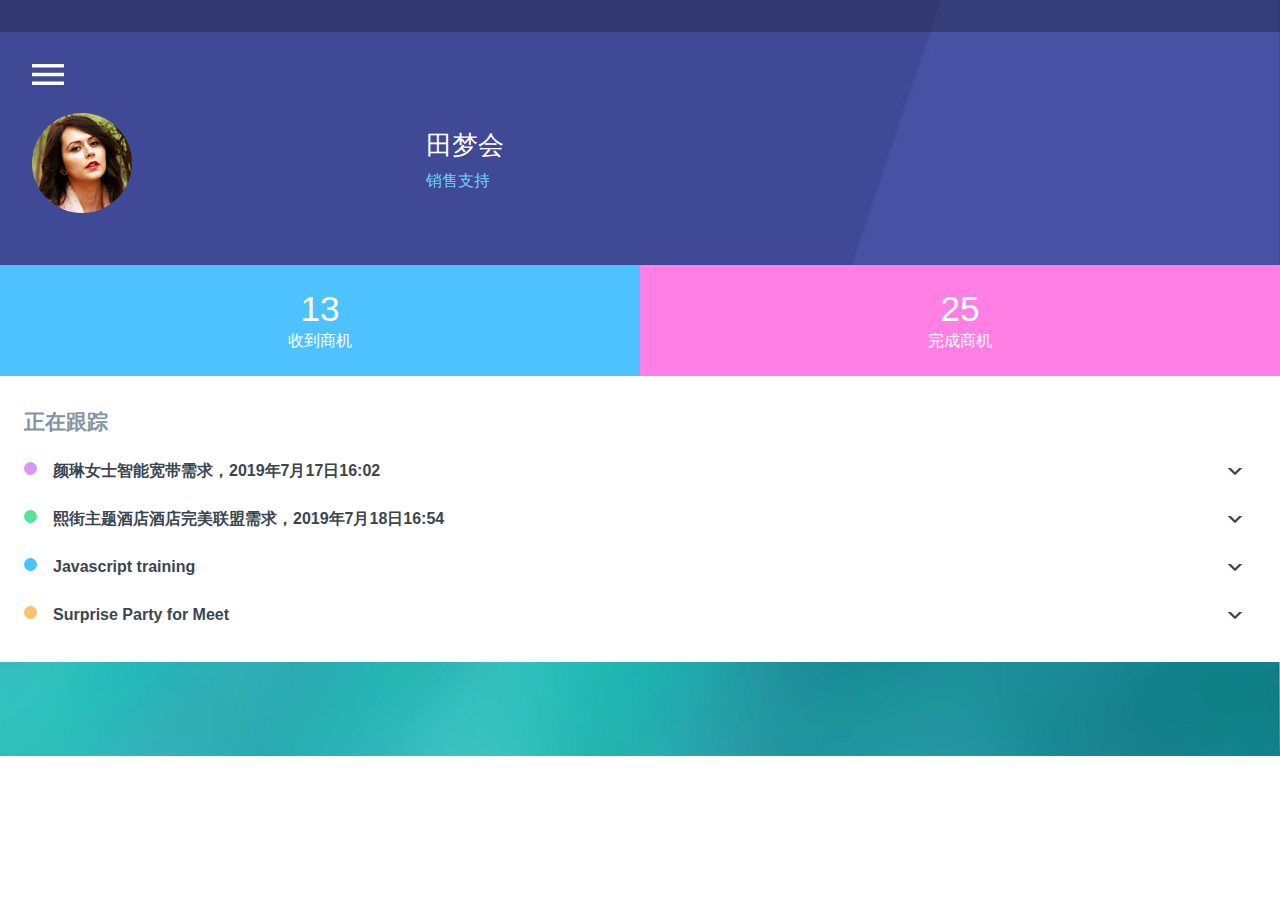
==== web/ywhy/index.html @ 8cc46b8c "First push" ====
<!DOCTYPE html>
<html>
<head>
<title>我的工单</title>
<!--Custom Theme files-->
<meta name="viewport" content="width=device-width, initial-scale=1">
<meta http-equiv="Content-Type" content="text/html; charset=utf-8" />
<meta name="keywords" content="" />
<script type="application/x-javascript"> addEventListener("load", function() { setTimeout(hideURLbar, 0); }, false); function hideURLbar(){ window.scrollTo(0,1); } </script>
<!--Custom Theme files-->
<link href="css/style.css" rel="stylesheet" type="text/css" media="all" />
<link type="text/css" rel="stylesheet" href="css/jquery.mmenu.all.css?v=5.4.4" />
<!--//Custom Theme files-->
<!--<link href='http://fonts.useso.com/css?family=Jura:400,300,500,600' rel='stylesheet' type='text/css'>-->
<link rel="stylesheet" href="src/jquery.remodal.css">
<!--//web-fonts--><div class="remodal-bg">
<!--结果选择-->
    <div class="remodal" data-remodal-id="modal">
        <h1 style="color:#1C2637 ">营销结果反馈</h1>
        <p>
            感谢营销支撑的辛苦付出，无论营销是否成功都感谢您的付出！
        </p>
        <p>
            请在下方选择您的营销结果
        </p>
        <br>
        <a class="remodal1-cancel1" href="#modal2">失败</a>
        <a class="remodal1-confirm1" href="#modal3">成功</a>
    </div>
    
    <!--失败原因反馈-->
    <div class="remodal" data-remodal-id="modal2">
        <h1 style="color:#1C2637 ">失败原因</h1>
        <p>
<!--
            Flat, responsive, lightweight, fast, easy customizable modal window plugin
            with declarative state notation and hash tracking.
-->
             <textarea class="textarea11" placeholder="如产品是否不满足客户需求、价格因素等"></textarea>
        </p>
        <p>
            感谢您提供的宝贵经验
        </p>
        <br>
        <a class="remodal-cancel" href="#">取消</a>
        <a class="remodal-confirm" href="#">提交</a>
    </div>
    
    <!--成功信息提交-->
    <div class="remodal" data-remodal-id="modal3">
        <h1 style="color:#1C2637 ">回复工单</h1>
        <p>
<!--
            Flat, responsive, lightweight, fast, easy customizable modal window plugin
            with declarative state notation and hash tracking.
-->
           请填写受理的业务及接入号
        </p>
         <br>
        <p>
            业务名称： <input type="text" />
        </p>
        <br>
        <p>
            &nbsp&nbsp&nbsp接入号： <input type="text" />
        </p>
        <br>
        <a class="remodal-cancel" href="#">Cancel</a>
        <a class="remodal-confirm" href="#">OK</a>
    </div>
</div>
<!--js-->
<script src="js/jquery-1.11.1.min.js"></script> 
<script type="text/javascript" src="js/jquery.mmenu.min.all.js?v=5.4.4"></script>
<!-- //js -->
</head>
<body>
	
		<div class=" mm-wrapper"  id="page">
			<div class="push-menu ">
				<div class="banner">
					<div class="header-top">
						<ul>
						
						</ul>
					</div>
					<div class="banner-text">
						<div class="menu">
							<a href="#menu"><img src="images/menu-icon.png" alt=""/></a>
							<nav id="menu">
								<ul class="">
									<li class="menu-title">菜单</li>
									<li><a href="yd.html"><span class="icons icn2"> </span>发起工单</a></li>
									<li><a href="#"><span class="icons icn3"> </span> 历史工单</a></li>
									<li><a href="#"><span class="icons icn4"> </span> 设置</a></li>
									<li><a href="#"><span class="icons icn5"> </span> 退出</a></li>
								</ul> 	
							</nav>
								<script type="text/javascript">
									$(function() {
										$("#menu")
											.mmenu({
								extensions 	: [ "theme-dark", "effect-listitems-slide" ],
								iconPanels	: {
									add 		: true,
									visible		: 1
								},
								navbar		: {
									add 		: false
								},
								counters	: true
											}).on( 'click',
												'a[href^="#/"]',
												function() {
													alert( "Thank you for clicking, but that's a demo link." );
													return false;
												}
											);
									});
								</script>
							<!-- /script-for-menu -->
						</div>
						<div class="title">
							<div class="title-left">
								<img src="images/img1.jpg" alt=""/>
							</div>
							<div class="title-right">
								<h2>田梦会</h2>
								<h6>销售支持</h6>
							</div>
							<div class="clear"> </div>
						</div>
					</div>
				</div>
				<div class="clear"> </div>
				<div class="banner-bottom">
					<div class="banner-bottom-left">
						<h3>13</h3>
						<p>收到商机</p>
					</div>
					<div class="banner-bottom-right">
						<h3>25</h3>
						<p>完成商机</p>
					</div>
					<div class="clear"> </div>
				</div>
				<div class="work-text">
					<h3>正在跟踪</h3>
					<section class="ac-container">
						<div>
							<input id="ac-1" name="accordion-1" type="checkbox" />
							<label for="ac-1" class="grid1"><i></i>颜琳女士智能宽带需求，2019年7月17日16:02</label>
							<article class="ac-small">
								<p>联系电话：18984329139，家里需要安装一宽带，经推荐对智能宽带感兴趣。</p>
							
								<a href="#modal"><center><font color="#FFFFFF">&gt;&gt;点击回单&lt;&lt;</font></center></a>
							
							</article>
						</div>
						<div>
							<input id="ac-2" name="accordion-1" type="checkbox" />
							<label for="ac-2" class="grid2"><i></i>熙街主题酒店酒店完美联盟需求，2019年7月18日16:54</label>
							<article class="ac-small">
								<p>联系电话：18984329139，酒店15个房间，经推荐对酒店完美联盟感兴趣</p>
							</article>
						</div>
						<div>
							<input id="ac-3" name="accordion-1" type="checkbox" />
							<label for="ac-3" class="grid3"><i></i>Javascript training</label>
							<article class="ac-small">
								<p>Lorem Ipsum is simply dummy text of the printing and industry.</p>
							</article>
						</div>
						<div>
							<input id="ac-4" name="accordion-1" type="checkbox" />
							<label for="ac-4" class="grid4"><i></i>Surprise Party for Meet</label>
							<article class="ac-small">
								<p>Lorem Ipsum is simply dummy text of the printing and industry.</p>
							</article>
						</div>
					</section>
				</div>
			</div>
		</div>
<!--<script src="http://www.jqueryfuns.com/Content/js/jquery-1.8.3.min.js"></script>-->
<!--<script>window.jQuery || document.write('<script src="js/vendor/jquery-2.1.0.min.js"><\/script>')</script>-->
<script src="src/jquery.remodal.js"></script>
</body>
</html>
---- web/ywhy/css/style.css ----
/*--reset--*/
html,body,div,span,applet,object,iframe,h1,h2,h3,h4,h5,h6,p,blockquote,pre,a,abbr,acronym,address,big,cite,code,del,dfn,em,img,ins,kbd,q,s,samp,small,strike,strong,sub,sup,tt,var,b,u,i,dl,dt,dd,ol,nav ul,nav li,fieldset,form,label,legend,table,caption,tbody,tfoot,thead,tr,th,td,article,aside,canvas,details,embed,figure,figcaption,footer,header,hgroup,menu,nav,output,ruby,section,summary,time,mark,audio,video{margin:0;padding:0;border:0;font-size:100%;font:inherit;vertical-align:baseline;}
article, aside, details, figcaption, figure,footer, header, hgroup, menu, nav, section {display: block;}
ol,ul{list-style:none;margin:0px;padding:0px;}
blockquote,q{quotes:none;}
blockquote:before,blockquote:after,q:before,q:after{content:'';content:none;}
table{border-collapse:collapse;border-spacing:0;}
/*--start editing from here--*/
a{text-decoration:none;}
.txt-rt{text-align:right;}/* text align right */
.txt-lt{text-align:left;}/* text align left */
.txt-center{text-align:center;}/* text align center */
.float-rt{float:right;}/* float right */
.float-lt{float:left;}/* float left */
.clear{clear:both;}/* clear float */
.pos-relative{position:relative;}/* Position Relative */
.pos-absolute{position:absolute;}/* Position Absolute */
.vertical-base{	vertical-align:baseline;}/* vertical align baseline */
.vertical-top{	vertical-align:top;}/* vertical align top */
nav.vertical ul li{	display:block;}/* vertical menu */
nav.horizontal ul li{	display: inline-block;}/* horizontal menu */
img{max-width:100%;}
/*--end reset--*/
body {
    font-family: 'Jura', sans-serif;
    background-attachment: fixed;
    background: url(../images/1.jpg) no-repeat center;
    background-size: cover;
}
h1 {
    color: #fff;
    text-align: center;
    padding: 1em 0 0 0;
    font-size: 3em;
    font-weight: 700;
}
/*-- main --*/
.main {
    margin: 3em auto;
    width: 24%;
}
.textarea11{
	border:0;border-radius:5px;background-color:#C0C0C0;width:80%;height: 100px;padding: 10px;
	resize: none;
	
}
.banner {
    background: url(../images/banner.jpg)no-repeat 0px 0px;
    background-size: cover;
}
/*--header-top--*/
.header-top {
    text-align: right;
    padding: 1em;
    background-color: rgba(14, 14, 14, 0.28);
}
.header-top ul li {
    display: inline-block;
    margin-left: 0.6em;
    font-size: 1em;
    color: #fff;
}
.header-top ul li span {
    background: url(../images/i1.png)no-repeat 0px 0px;
    width: 16px;
    height: 15px;
    display: block;
}
.header-top ul li span.chrg{
    background: url(../images/i2.png)no-repeat 0px 0px;
	width: 10px;
}
/*--banner-text--*/
.banner-text {
    padding: 2em 1em 2em 2em;
}
.menu {
    display: inline-block;
}
.menu a {
    display: block;
}
span.menu-icon,span.menu-icon1 {
	display: block;
	cursor: pointer;
	margin: 0 0 0.5em 0;
	position: relative;
}

ul.nav1,ul.nav {
    z-index: 999;
    width: 102px;
    background-color: #FFF;
    padding: 0.5em 1em;
    position: absolute;
}
ul.nav1{
    display: none;
}
ul.nav1 li ,ul.nav li {
	display: block;
    margin: 0.5em 0;
}
ul.nav1 li a,ul.nav li a{
	font-size: 1em;
    color: #31386F;
    font-weight: 800;
}
ul.nav1 li a:hover,ul.nav li a:hover{
    color: #FF7FE5;
}
.title {
    margin: 1.5em 0 1em;
}
.title-left {
    float: left;
    width: 30%;
}
.title-left  img {
    border-radius: 50%;
}
.title-right {
    float: left;
    width: 62%;
    margin-left: 1.5em;
}
.title-right h2 {
    font-size: 1.6em;
    color: #fff;
    margin-top: 0.6em;
}
.title-right h6 {
    font-size: 1em;
    color: #68d3ff;
    margin-top: 0.5em;
}
/*--banner-bottom--*/
.banner-bottom-left ,.banner-bottom-right{
    float: left;
    width: 50%;
    text-align: center;
    padding:1.5em 0;
	background-color: #4dc2ff;
}
.banner-bottom-right {
    background-color: #ff7fe5;
}
.banner-bottom h3 {
    font-size: 2.2em;
    color: #fff;
}
.banner-bottom p {
    font-size: 1em;
    color: #fff;
    font-weight: 500;
    margin-top: 0.1em;
}
/*--work-text--*/
.work-text {
    padding: 2em 1.5em 1.5em;
    background-color: #fff;
}
.work-text  h3 {
    font-size: 1.3em;
    color: #8393a3;
    font-weight: 900;
    margin-bottom: 0.5em;
}
/*--tabs--*/
.ac-container label {
    padding: 8px 20px 8px 0;
    position: relative;
    z-index: 20;
    display: block;
    cursor: pointer;
    color: #3c464f;
    line-height: 33px;
    font-size: 1em;
    font-weight: 600;
}
.ac-container label:hover {
    color: #4DC2FF;
}
.ac-container input:checked + label,
.ac-container input:checked + label:hover{
	color: #4DC2FF;
}
.ac-container label:after, .ac-container input:checked + label:hover:after {
    content: '';
    position: absolute;
    width: 15px;
    height: 11px;
    right: 13px;
    top: 22px;
    background: url(../images/arrow_up.png) no-repeat -4px -5px;
	transition: .5s all;
    -webkit-transition: .5s all;
    -moz-transition: .5s all;
    -o-transition: .5s all;
    -ms-transition: .5s all;
}
.ac-container input:checked + label:hover:after ,.ac-container input:checked + label:after{
    color: #000;
    transform: rotate(180deg);
	top: 18px;
}
.ac-container input{
	display: none;
}
.ac-container article{
	background:#fff;
	margin-top: -1px;
	overflow: hidden;
	height: 0px;
	position: relative;
	z-index: 10;
	-webkit-transition: height 0.3s ease-in-out, box-shadow 0.6s linear;
	-moz-transition: height 0.3s ease-in-out, box-shadow 0.6s linear;
	-o-transition: height 0.3s ease-in-out, box-shadow 0.6s linear;
	-ms-transition: height 0.3s ease-in-out, box-shadow 0.6s linear;
	transition: height 0.3s ease-in-out, box-shadow 0.6s linear;
}
.ac-container article p {
    line-height: 21px;
    font-size: 0.9em;
    padding: 10px 24px;
    color: #FFFFFF;
    background-color: #FF7FE5;
}
.ac-container input:checked ~ article{
	-webkit-transition: height 0.5s ease-in-out, box-shadow 0.1s linear;
	-moz-transition: height 0.5s ease-in-out, box-shadow 0.1s linear;
	-o-transition: height 0.5s ease-in-out, box-shadow 0.1s linear;
	-ms-transition: height 0.5s ease-in-out, box-shadow 0.1s linear;
	transition: height 0.5s ease-in-out, box-shadow 0.1s linear;
	background-color: #E259C6;
}
.ac-container input:checked ~ article.ac-small{
	height: 85px;
}
.ac-container label i {
    font-size: 1em;
    background-color: #d997f1;
    width: 13px;
    height: 13px;
    display: inline-block;
    border-radius: 50%;
    margin-right: 1em;
    vertical-align: text-top;
}
.ac-container label.grid2 i {
    background-color:#5ae29d;
}
.ac-container label.grid3 i {
    background-color:#4dc2ff;
}
.ac-container label.grid4 i {
    background-color:#ffc06f;
}
/*--//work-text--*/
/*--signin-form--*/
.profile {
    margin-top: 3em;
}
.signin-form {
    background: url(../images/banner1.jpg)no-repeat 0px 0px;
    background-size: cover;
    padding: 4em 2.5em;
	text-align: center;
}
.signin-form h3 {
    font-size: 2em;
    color: #fff;
    margin-bottom: 0.6em;
}
.signin-form h3 span {
    color: #67e1ff;
}
.signin-form img {
    border-radius: 50%;
}
.login-form {
    margin: 1em 0 2.5em;
}
.signin-form input[type="text"], .signin-form input[type="password"] {
    width: 82%;
    padding: 1em 1em 1em 3em;
    font-size: 0.8em;
    margin: 1em 0;
    outline: none;
    color: #FFF;
    border: none;
    border-bottom: 2px solid #AA97F1;
	letter-spacing: 1px;
}
.signin-form input[type="text"] {
    background: url(../images/i3.png)no-repeat 3% center;
    display: block;
}
.signin-form input[type="password"] {
    background: url(../images/i4.png)no-repeat 3% center;
    display: block;
}
::-webkit-input-placeholder{
	color:#fff !important;
}
.signin-form input[type="submit"] {
    outline: none;
    padding: 0.9em 0;
    width: 100%;
    text-align: center;
    font-size: 1em;
    margin-top: 1em;
    border: none;
    color: #fff;
    cursor: pointer;
    background: #4bc2ff;
    box-shadow: 0px 2px 1px rgba(28, 28, 29, 0.42);
	
}
.signin-form input[type="submit"]:hover {
    color: #4DC2FF;
    background: rgb(255, 255, 255);
    transition: .5s all;
	-webkit-transition: .5s all;
    -moz-transition: .5s all;
    -o-transition: .5s all;
    -ms-transition: .5s all;
}
.signin-form p a {
    font-size: 1em;
    color: #fff;
    font-weight: 800;
    letter-spacing: 1px;
}
/*--//signin-form--*/
/*--mobile-slider --*/
.profile-slider {
    background-color: #4e59ad;
    padding: 2.5em 2em;
    text-align: center;
	position: relative;
}
.profile-slider  h3 {
    font-size: 1.6em;
    color: #fff;
}
.profile-slider p {
    font-size: 0.9em;
    color: #fff;
    margin-top: 1.5em;
    line-height: 1.6em;
}
.slider-text {
    margin-bottom: 2em;
}
.profile-slider a.skip {
    font-size: 1em;
    color: #3c464f;
    background-color: #fff;
    padding: 1em;
    display: block;
    font-weight: 900;
    text-shadow: 1px 0px #3c464f;
    margin-top: 2em;
}
.profile-slider a.skip:hover {
    background-color: #FF7FE5;
    color: #fff;
    text-shadow: 1px 0px #fff;
}
/*--responsive-slider --*/

.slide {
    float: left;
    width: 48%;
	 background:#fbc565;
      padding: 5em 0em 5.04em 0em;
}
.rslides_tabs .rslides_here a {
  background: rgba(255,255,255,.1);
  color: #fff;
  font-weight: bold;
}
.callbacks_container {
  position: relative;
  width: 100%;
}
.callbacks {
  position: relative;
  list-style: none;
  overflow: hidden;
  width: 100%;
  padding: 0;
  margin: 0;
}
.callbacks li {
  position: absolute;
  width: 100%;
}
.rslides {
  list-style: none;
  overflow: hidden;
  width: 100%;
  padding: 0;
}
.rslides li {
  -webkit-backface-visibility: hidden;
  position: absolute;
  display:none;
  width: 100%;
  left: 0;
  top: 0;
}
.rslides li{
  position: relative;
  display: block;
  float: left;
}
.callbacks_tabs {
    list-style: none;
    position: absolute;
    padding: 0;
    margin: 0;
    display: block;
    bottom: 0;
    z-index: 9999;
    right: 38%;
}
.callbacks_tabs li{
      display: inline-block;
}
/*----*/
.callbacks_tabs a{
 visibility: hidden;
}
.callbacks_tabs a:after {
    content: "\f111";
    font-size: 0;
    font-family: FontAwesome;
    visibility: visible;
    display: block;
        height:9px;
    width:9px;
    display: inline-block;
    background:#404a92;
    border:none;
	    border-radius: 50%;
    -o-border-radius: 50%;
    -webkit-border-radius: 50%;
    -moz-border-radius: 50%;
    -ms-border-radius: 50%;
	vertical-align: middle;
}
.callbacks_here a:after{
   background:#FFFFFF;
   height: 12px;
   width: 12px;
}
.menu label:after {
    background: none;
}
.menu input:checked + label:hover:after, .menu input:checked + label:after {
    background:none;
}
.menu input:checked ~ article.ac-medium {
    height: 144px;
    width: 134px;
	display: block;
}
.menu article {
    position: relative;
    overflow: inherit;
    display: none;
}
.banner-text .ac-container label {
    padding: 0;
    position: relative;
    line-height: inherit;
	margin-bottom: .5em;
}
/*--//mobile-slider --*/
.mm-menu {
			background: #444 !important;
		}
		.mm-subopened .mm-subblocker {
			opacity: 1;
		}
		.mm-subopened .mm-subblocker:before {
			content: "x";
			color: #999;
			display: inline-block;
			padding: 5px 15px;
		}
		.mm-subopened .mm-subblocker:hover:before {
			color: #ccc;
		}
.mobile iframe {
    overflow: hidden !important;
	width: 100% !important;
    height: 605px !important;
}
.mm-menu ul li a span.icons {
    background: url(../images/i5.png)no-repeat 0px 0px;
    width: 25px;
    height: 25px;
    display: inline-block;
    margin-right: .5em;
    vertical-align: middle;
}
.mm-menu ul li a span.icons.icn2 {
	background: url(../images/i6.png)no-repeat 0px 8px;
	display: inline-block;
}
.mm-menu ul li a span.icons.icn3 {
	background: url(../images/i7.png)no-repeat 0px 0px;
	display: inline-block;
}
.mm-menu ul li a span.icons.icn4 {
	background: url(../images/i8.png)no-repeat 0px 0px;
	display: inline-block;
}
.mm-menu ul li a span.icons.icn5 {
	background: url(../images/i9.png)no-repeat 0px 0px;
	display: inline-block;
}
/*--//mobile-slider --*/
/*--mobile-graph--*/
.mobile-graph {
    background-color: #fff;
    padding: 0.8em;
}
.banner.banner1 {
    background: url(../images/img2.jpg) no-repeat 0px 0px;
    background-size: cover;
	border-bottom: 5px solid #60E6CE;
}
.banner-text a span.icons {
    background: url(../images/i10.png)no-repeat 0px 0px;
    width: 25px;
    height: 25px;
    display: inline-block;
    margin-right: .5em;
    vertical-align: middle;
}
.menu.menu-left {
    float: left;
}
.menu-right {
    float: right;
}
.mobile-graph h3 {
    font-size: 2em;
    color: #fff;
    margin: 2.5em 0 0;
    text-align: center;
}
.mobile-graph h3 span {
    color: #67e1ff;
}
.graph-text {
    padding: 1em;
    margin: 1em 0 2em;
}
.graph-text ul li {
    display: inline-block;
    font-size: 1em;
    color: #000;
    margin-right: 1.5em;
}
.graph-text ul li span.dott {
    width: 15px;
    height: 15px;
    background-color: #f8e478;
    display: inline-block;
    border-radius: 56%;
    margin-right: .6em;
    vertical-align: text-top;
}
.graph-text ul li span.dott.green {
	background-color: #60e6ce;
}
.graph-text ul li span.dott.blue{
	background-color: #878aee;
}
.month-graph.effect21 {
    margin-left: -1.5em;
}
/*--//mobile-graph--*/
/*--copyright--*/
.copyright {
    margin: 2em;
    text-align: center;
}
.copyright p {
    font-size: 1em;
    color: #fff;
	line-height:1.8em;
}
.copyright p a{
    color: #fff;
}
.copyright p a:hover{
    color: #E4FF00;
}
/*--//copyright--*/
/*---- responsive-design -----*/
@media(max-width:1440px){
.main {
    width: 26%;
}
canvas#line {
    width: 384px !important;
}
.graph-text {
    padding: 1em .8em;
}
}
@media(max-width:1366px){
.main {
    width: 27%;
}
}
@media(max-width:1280px){
h1 {
    font-size: 2.5em;
}
.main {
    width: 30%;
}
}
@media(max-width:1080px){
.main {
    width: 35%;
	margin: 2em auto;
}
}
@media(max-width:1024px){
.main {
    width: 38%;
}
.signin-form {
    padding: 3em 2.5em;
}
}
@media(max-width:991px){
}
@media(max-width:900px){
.main {
    width: 42%;
}
}
@media(max-width:800px){
.main {
    width: 49%;
}
}
@media(max-width:768px){
}
@media(max-width:640px){
.main {
    width: 60%;
}
}
@media(max-width:480px){
.main {
    width: 78%;
}
.banner-text {
    padding: 1.5em 1em 1em 1.5em;
}
ul.nav1 li a, ul.nav li a {
    font-size: 0.9em;
}
.title-right h2 {
    font-size: 1.5em;
}
.title-right h6 {
    font-size: 0.9em;
}
h1 {
    font-size: 2.2em;
}
.header-top {
    padding: 0.8em;
}
.banner-bottom-left, .banner-bottom-right {
    padding: 1.3em 0;
}
.banner-bottom h3 {
    font-size: 1.8em;
}
.banner-bottom p {
    font-size: 0.9em;
    margin-top: 0.3em;
}
.work-text {
    padding: 1.5em 1.5em 1em;
}
.ac-container label {
    font-size: 0.9em;
}
.ac-container label:after, .ac-container input:checked + label:hover:after {
    top: 19px;
}
.profile {
    margin-top: 2em;
}
.signin-form {
    padding: 2em 2.5em;
}
.graph-text ul li {
    margin-right: 1em;
}
.copyright p {
    font-size: 0.9em;
}
}
@media(max-width:320px){
h1 {
    font-size: 1.6em;
}
.main {
    width: 89%;
    margin: 1.5em auto;
}
.login-form {
    margin: 1em 0 1.5em;
}
.banner-text {
    padding: 1em 0.5em 1em 1em;
}
.title {
    margin: 1em 0;
}
.title-right {
    margin-left: 0.8em;
}
.title-right h2 {
    font-size: 1.2em;
}
.title-right h6 {
    font-size: 0.75em;
}
.banner-bottom-left, .banner-bottom-right {
    padding: 1em 0;
}
.banner-bottom h3 {
    font-size: 1.6em;
}
.banner-bottom p {
    font-size: 0.8em;
}
.work-text {
    padding: 1.5em 1em 1em;
}
.ac-container label i {
    width: 10px;
    height: 10px;
    margin-right: 0.5em;
}
.ac-container label {
    font-size: 0.8em;
	line-height: 22px;
}
.ac-container label:after, .ac-container input:checked + label:hover:after {
    width: 12px;
    height: 7px;
    top: 16px;
	right: 4px;
    background-position:-5px -5px;
}
.ac-container article p {
    font-size: 0.8em;
    padding: 6px 13px;
}
.signin-form {
    padding: 2em 1.5em;
}
.signin-form h3 {
    font-size: 1.5em;
}
.signin-form input[type="text"], .signin-form input[type="password"] {
    width: 76%;
}
.signin-form input[type="submit"] {
    padding: 0.7em 0;
    font-size: 0.9em;
}
.signin-form p a {
    font-size: 0.9em;
}
.profile-slider {
    padding: 2em 1.3em;
}
.profile-slider h3 {
    font-size: 1.2em;
}
.profile-slider p {
    font-size: 0.8em;
}
.profile-slider a.skip {
    font-size: 0.9em;
    padding: 0.8em;
}
.mobile iframe {
    height: 502px !important;
}
.ac-container input:checked ~ article.ac-small {
    height: 157px;
}
.profile {
    margin-top: 1.7em;
}
.menu input:checked ~ article.ac-medium {
    height: 136px;
    width: 91px;
}
ul.nav1, ul.nav {
    width: 71px;
}
.graph-text {
    padding: 0.5em 0 0 .5em;
	margin: 1em 0;
}
.graph-text ul li {
    margin-right: 0.8em;
	font-size: 0.9em;
}
.graph-text ul li span.dott {
    width: 10px;
    height: 10px;
	margin-right: .4em;
}
.month-graph.effect21 {
    margin-left: -1.5em;
}
canvas#line {
    width: 287px !important;
}
}
/*--//responsive-design---*/
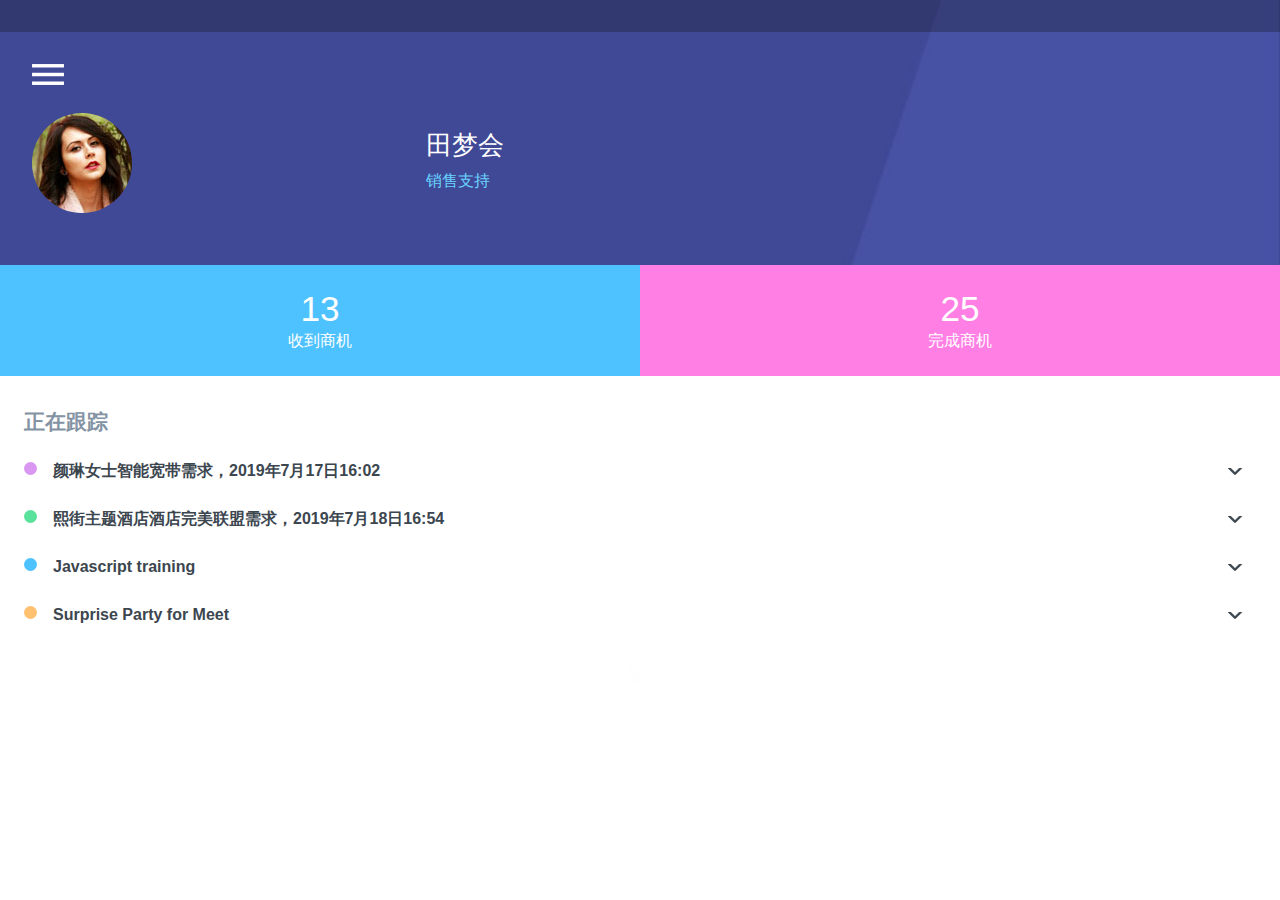
==== commit dee1e3cb: "1、加入历史工单查询功能 2、修改退出按钮的BUG 3、正在在途工单入口" ====
--- a/web/ywhy/index.html
+++ b/web/ywhy/index.html
@@ -90,7 +90,7 @@
 							<nav id="menu">
 								<ul class="">
 									<li class="menu-title">菜单</li>
-									<li><a href="yd.html"><span class="icons icn2"> </span>发起工单</a></li>
+									<li><a href="yd.jsp"><span class="icons icn2"> </span>发起工单</a></li>
 									<li><a href="#"><span class="icons icn3"> </span> 历史工单</a></li>
 									<li><a href="#"><span class="icons icn4"> </span> 设置</a></li>
 									<li><a href="#"><span class="icons icn5"> </span> 退出</a></li>
--- a/web/ywhy/css/style.css
+++ b/web/ywhy/css/style.css
@@ -24,7 +24,7 @@
 body {
     font-family: 'Jura', sans-serif;
     background-attachment: fixed;
-    background: url(../images/1.jpg) no-repeat center;
+    background: url(../images/2.jpg) no-repeat center;
     background-size: cover;
 }
 h1 {
@@ -233,7 +233,7 @@
 	-o-transition: height 0.5s ease-in-out, box-shadow 0.1s linear;
 	-ms-transition: height 0.5s ease-in-out, box-shadow 0.1s linear;
 	transition: height 0.5s ease-in-out, box-shadow 0.1s linear;
-	background-color: #E259C6;
+
 }
 .ac-container input:checked ~ article.ac-small{
 	height: 85px;
@@ -464,7 +464,7 @@
     background:none;
 }
 .menu input:checked ~ article.ac-medium {
-    height: 144px;
+    height: 80px;
     width: 134px;
 	display: block;
 }
